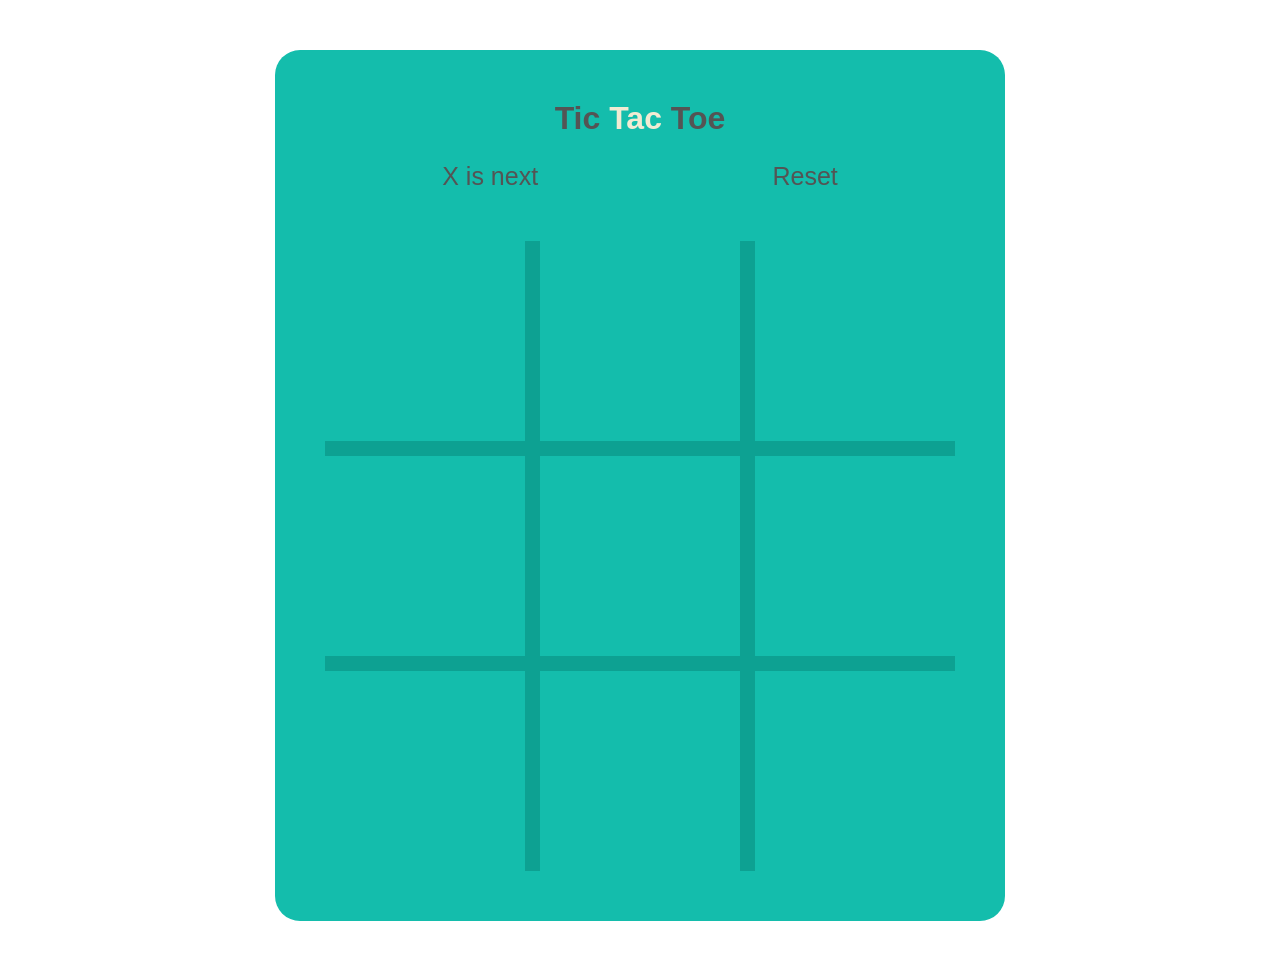
==== index.html @ 057802ee "First commit" ====
<!DOCTYPE html>
<html lang="en">
<head>
  <meta charset="UTF-8">
  <meta name="viewport" content="width=device-width, initial-scale=1.0">
  <link rel="stylesheet" href="styles.css">
  <title>Tic Tac Toe</title>
</head>
<body>
  <div class="container">
    <h1 class="title">Tic <span>Tac</span> Toe</h1>

    <div class="status-action">
      <div class="status">X is next</div>
      <div class="reset">Reset</div>
    </div>
    <div class="game-grid">
  
      <div class="game-cell top-left"></div>
      <div class="game-cell top-middle"></div>
      <div class="game-cell top-right"></div>
      <div class="game-cell middle-left"></div>
      <div class="game-cell middle-middle"></div>
      <div class="game-cell middle-right"></div>
      <div class="game-cell bottom-left"></div>
      <div class="game-cell bottom-middle"></div>
      <div class="game-cell bottom-right"></div>
    </div>
  </div>
  <script src="app.js"></script>
</body>
</html>
---- styles.css ----
* {
  margin: 0;
  padding: 0;
  box-sizing: border-box;
}
body {
  font-family: sans-serif;
  justify-content: center;
  display: flex;
  color: #545454;
}
.container {
  background-color: #14bdac;
  margin: 50px;
  padding: 50px;
  border-radius: 25px;
}
.title {
  text-align: center;
}

.title span {
  color: #f2ebd3;
}
.status-action {
  margin-top: 25px;
  font-size: 25px;
  display: flex;
  justify-content: space-around;
}
.reset {
  cursor: pointer;
}
.reset:hover {
  color: #f2ebd3;
}

.game-grid {
display: grid;
grid-template-columns: repeat(3, 1fr);
grid-template-rows: repeat(3, 1fr);
grid-gap: 15px;
margin-top: 50px;
background-color: #0da192;
}
.game-cell {
height: 200px;
width: 200px;
background-color: #14bdac;
cursor: pointer;
display: flex;
justify-content: center;
align-items: center;
}
.x::after{
content: '×'; 
font-size: 200px;
}
.o::after{
  content: '○';
  font-size: 225px;
}
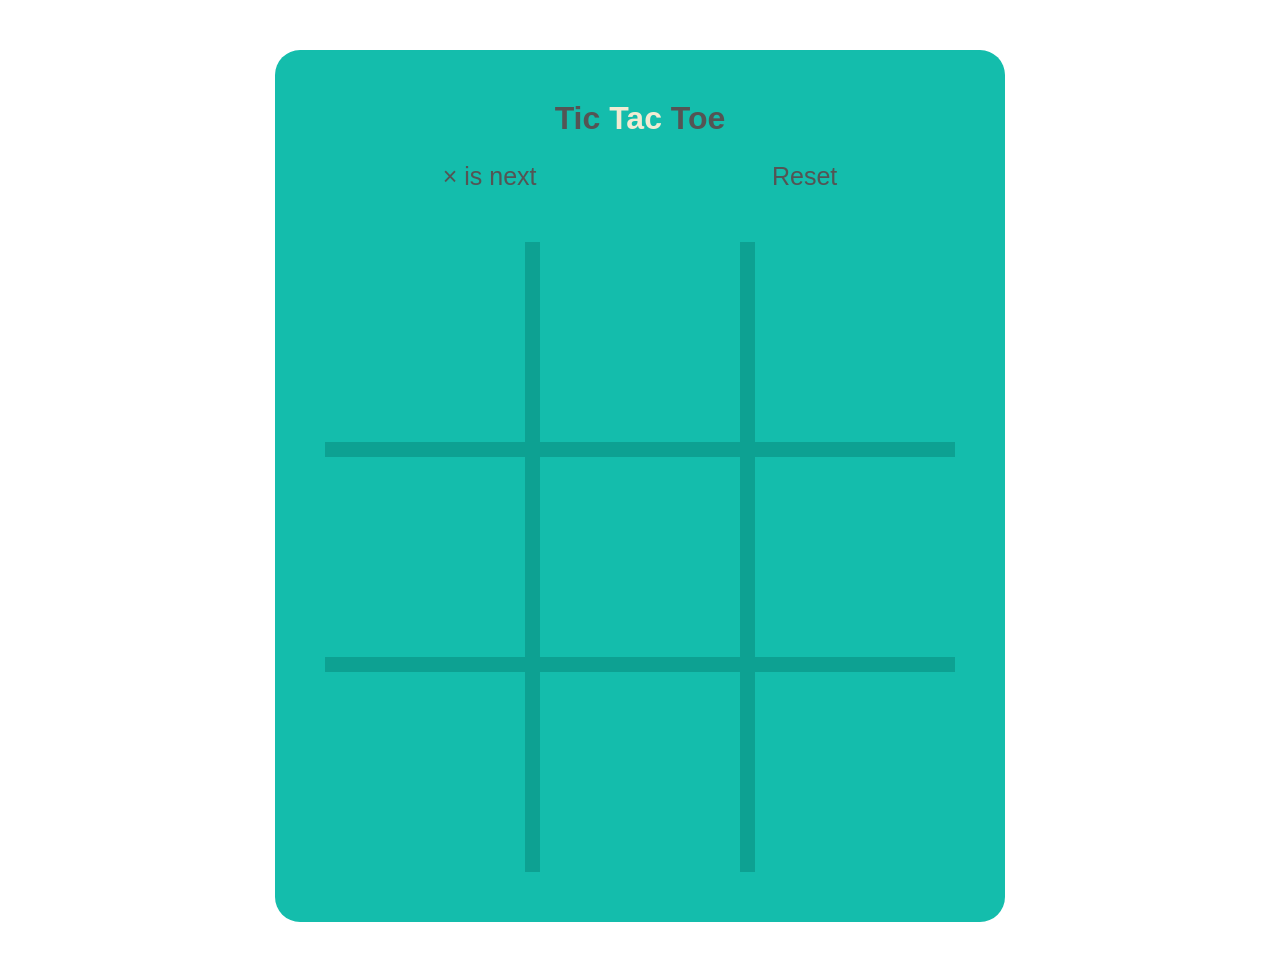
==== commit e2e75036: "Updated Ver" ====
--- a/index.html
+++ b/index.html
@@ -11,20 +11,20 @@
     <h1 class="title">Tic <span>Tac</span> Toe</h1>
 
     <div class="status-action">
-      <div class="status">X is next</div>
+      <div class="status">× is next</div>
       <div class="reset">Reset</div>
     </div>
     <div class="game-grid">
   
-      <div class="game-cell top-left"></div>
-      <div class="game-cell top-middle"></div>
-      <div class="game-cell top-right"></div>
-      <div class="game-cell middle-left"></div>
-      <div class="game-cell middle-middle"></div>
-      <div class="game-cell middle-right"></div>
-      <div class="game-cell bottom-left"></div>
-      <div class="game-cell bottom-middle"></div>
-      <div class="game-cell bottom-right"></div>
+      <div class="game-cell"></div>
+      <div class="game-cell"></div>
+      <div class="game-cell"></div>
+      <div class="game-cell"></div>
+      <div class="game-cell"></div>
+      <div class="game-cell"></div>
+      <div class="game-cell"></div>
+      <div class="game-cell"></div>
+      <div class="game-cell"></div>
     </div>
   </div>
   <script src="app.js"></script>
--- a/styles.css
+++ b/styles.css
@@ -27,7 +27,12 @@
   font-size: 25px;
   display: flex;
   justify-content: space-around;
+  height: 30px; /*to avoid shaking/jittering*/
 }
+.status span {
+color: #f2ebd3;
+}
+
 .reset {
   cursor: pointer;
 }
@@ -52,6 +57,10 @@
 justify-content: center;
 align-items: center;
 }
+.x, 
+.o {
+  cursor: default;
+}
 .x::after{
 content: '×'; 
 font-size: 200px;
@@ -59,4 +68,44 @@
 .o::after{
   content: '○';
   font-size: 225px;
+  color: #f2ebd3;
+}
+.won {
+  color: #bd022f;
+}
+/*Media QUeries: Tablet/ Phone size*/
+@media only screen and (max-width: 1024px) {
+  .game-grid {
+    margin-top: 25px;
+    grid-gap: 10px;
+  }
+  .game-cell {
+    height: 150px;
+    width: 150px;
+  }
+  .x::after::after {
+    font-size: 150px;
+  }
+  .o::after {
+    font-size: 175px;
+  }
+}
+
+
+
+@media only screen and (max-width: 540px) {
+  .container {
+    margin: 25px;
+    padding: 25px;
+  }
+  .game-cell {
+    height: 100px;
+    width: 100px;
+  }
+  .x::after{
+    font-size: 100px;
+  }
+  .o::after {
+    font-size: 125px;
+  }
 }
